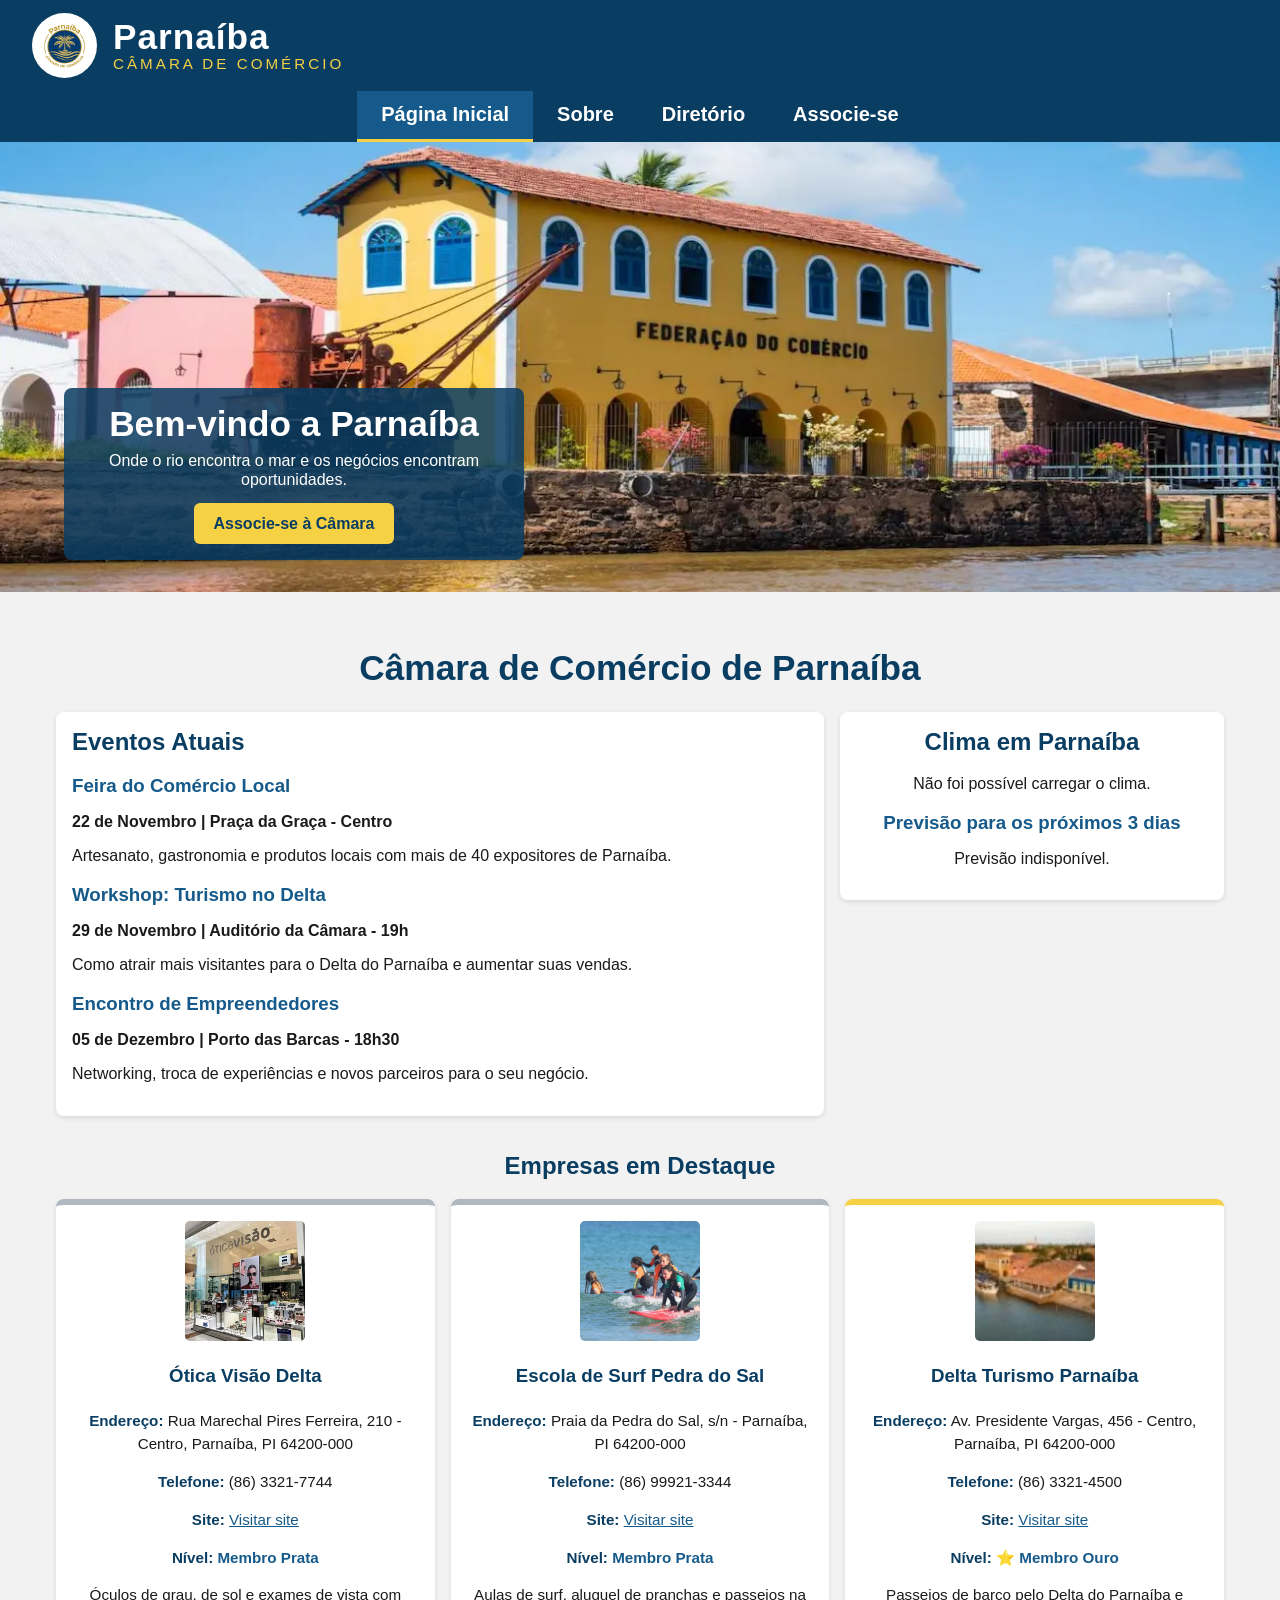
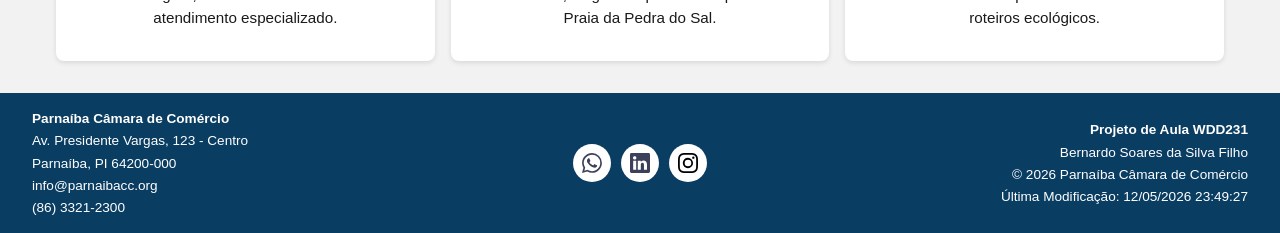
==== camara/index.html @ 4573617c "pagina inicial-camera de comercio" ====
<!DOCTYPE html>
<html lang="pt-BR">

<head>
    <meta charset="UTF-8">
    <meta name="viewport" content="width=device-width, initial-scale=1.0">
    <title>Parnaíba - Câmara de Comércio | Página Inicial</title>
    <meta name="description"
        content="Câmara de Comércio de Parnaíba, PI - Conectando empresas locais, promovendo o Delta do Parnaíba, eventos e oportunidades para o comércio da região.">
    <meta name="author" content="Bernardo Soares da Silva Filho">

    <meta property="og:title" content="Parnaíba - Câmara de Comércio | Página Inicial">
    <meta property="og:description" content="Conectando empresas, promovendo o comércio local e o Delta do Parnaíba.">
    <meta property="og:image" content="https://bernardosoares-edu.github.io/wdd231/camara/imagens/logo-camara.webp">
    <meta property="og:url" content="https://bernardosoares-edu.github.io/wdd231/camara/index.html">

    <link rel="preconnect" href="https://fonts.googleapis.com">
    <link rel="preconnect" href="https://fonts.gstatic.com" crossorigin>
    <link href="https://fonts.googleapis.com/css2?family=Roboto:wght@400;700&display=swap" rel="stylesheet">
    <link rel="icon" href="logo-camara.ico">
    <link rel="stylesheet" href="estilos/normalize.css">
    <link rel="stylesheet" href="estilos/telas-pequenas.css">
    <link rel="stylesheet" href="estilos/telas-grandes.css">

    <script src="scripts/inicio.js" defer></script>
</head>

<body>
    <header>
        <div class="logo-titulo">
            <img src="imagens/logo-camara.jpg" alt="Logo Parnaíba Câmara de Comércio" width="60" height="60">
            <div class="titulo">
                <span class="nome-cidade">Parnaíba</span>
                <span class="nome-camara">Câmara de Comércio</span>
            </div>
        </div>
        <button id="menu" aria-label="Abrir menu">☰</button>
    </header>

    <nav id="navegacao">
        <a href="index.html" class="ativo">Página Inicial</a>
        <a href="sobre.html">Sobre</a>
        <a href="diretorio.html">Diretório</a>
        <a href="associe-se.html">Associe-se</a>
    </nav>

    <!-- HERO -->
    <section class="hero">
        <img src="imagens/porto-das-barcas.webp" alt="Porto das Barcas em Parníba" width="1258" height="600"
            fetchpriority="high">
        <div class="hero-texto">
            <h1>Bem-vindo a Parnaíba</h1>
            <p>Onde o rio encontra o mar e os negócios encontram oportunidades.</p>
            <a href="associe-se.html" class="cta-btn">Associe-se à Câmara</a>
        </div>
    </section>


    <main>

        <h1>Câmara de Comércio de Parnaíba</h1>

        <!-- EVENTOS + CLIMA -->
        <div class="inicio-grid">
            <section class="eventos card">
                <h2>Eventos Atuais</h2>
                <article>
                    <h3>Feira do Comércio Local</h3>
                    <p><strong>22 de Novembro | Praça da Graça - Centro</strong></p>
                    <p>Artesanato, gastronomia e produtos locais com mais de 40 expositores de Parnaíba.</p>
                </article>
                <article>
                    <h3>Workshop: Turismo no Delta</h3>
                    <p><strong>29 de Novembro | Auditório da Câmara - 19h</strong></p>
                    <p>Como atrair mais visitantes para o Delta do Parnaíba e aumentar suas vendas.</p>
                </article>
                <article>
                    <h3>Encontro de Empreendedores</h3>
                    <p><strong>05 de Dezembro | Porto das Barcas - 18h30</strong></p>
                    <p>Networking, troca de experiências e novos parceiros para o seu negócio.</p>
                </article>
            </section>

            <section class="clima card">
                <h2>Clima em Parnaíba</h2>
                <div id="clima-atual">
                    <p>Carregando clima...</p>
                </div>
                <h3>Previsão para os próximos 3 dias</h3>
                <div id="previsao"></div>
            </section>
        </div>

        <!-- SPOTLIGHTS -->
        <section class="spotlights">
            <h2>Empresas em Destaque</h2>
            <div id="spotlights-container" class="spotlights-grid"></div>
        </section>
    </main>

    <footer>
        <div class="footer-esquerda">
            <p><strong>Parnaíba Câmara de Comércio</strong></p>
            <p>Av. Presidente Vargas, 123 - Centro</p>
            <p>Parnaíba, PI 64200-000</p>
            <p>info@parnaibacc.org</p>
            <p>(86) 3321-2300</p>
        </div>

        <div class="footer-meio">
            <div class="redes-sociais">
                <a href="https://web.whatsapp.com/" target="_blank"><img src="imagens/whatsapp.svg" width="20"
                        height="20" alt="whatsapp"></a>
                <a href="https://linkedin.com/in/bernardo-soares" target="_blank"><img src="imagens/linkedin.svg"
                        width="20" height="20" alt="LinkedIn"></a>
                <a href="https://instagram.com/bernardo8oares" target="_blank"><img src="imagens/instagram.svg"
                        width="20" height="20" alt="Instagram"></a>
            </div>
        </div>
        <div class="footer-direita">
            <p><strong>Projeto de Aula WDD231</strong></p>
            <p>Bernardo Soares da Silva Filho</p>
            <p>&copy; <span id="ano-atual"></span> Parnaíba Câmara de Comércio</p>
            <p>Última Modificação: <span id="ultima-modificacao"></span></p>
        </div>
    </footer>
</body>

</html>
---- camara/estilos/telas-pequenas.css ----
/* Parnaíba Câmara de Comércio - Telas Pequenas + Variáveis + Base */
:root {
    --azul: #0A3D62;
    --azul-claro: #155a8a;
    --dourado: #f5d143;
    --branco: #ffffff;
    --preto: #1a1a1a;
    --cinza: #f2f2f2;
}

/* ===== BASE - vale pra tudo ===== */
* {
    box-sizing: border-box;
}

body {
    margin: 0;
    font-family: Arial, Helvetica, sans-serif;
    background-color: var(--cinza);
    color: var(--preto);
}

main {
    max-width: 1200px;
    margin: 0 auto;
    padding: 1rem;
}

main h1 {
    text-align: center;
    color: var(--azul);
    font-size: 1.8rem;
}

.botoes-visualizacao {
    display: flex;
    justify-content: center;
    gap: 0.5rem;
    margin: 1rem 0;
}

.botoes-visualizacao button {
    background-color: var(--azul);
    color: var(--branco);
    border: none;
    padding: 0.6rem 1rem;
    font-size: 1rem;
    cursor: pointer;
    border-radius: 5px;
}

.botoes-visualizacao button:hover {
    background-color: var(--azul-claro);
}

/* Cartões - base / GRADE */
#cartoes {
    display: grid;
    gap: 1rem;
}

#cartoes section {
    background-color: var(--branco);
    border-radius: 8px;
    padding: 1rem;
    text-align: center;
    box-shadow: 0 2px 5px rgba(0, 0, 0, 0.1);
}

#cartoes section img {
    width: 120px;
    height: 120px;
    object-fit: cover;
    border-radius: 5px;
}

#cartoes section h2 {
    color: var(--azul);
    font-size: 1.2rem;
    margin: 0.5rem 0;
}

#cartoes .info {
    text-align: left;
    font-size: 0.95rem;
    line-height: 1.5;
}

#cartoes .info span {
    font-weight: 700;
    color: var(--azul);
}

#cartoes .info a {
    color: var(--azul-claro);
    word-break: break-all;
}

/* ===== REDES SOCIAIS ===== */
.redes-sociais {
    display: flex;
    justify-content: center;
    gap: 0.6rem;
    min-height: 38px;
    align-items: center;
}

.redes-sociais a {
    background: var(--branco);
    color: var(--azul);
    width: 38px;
    height: 38px;
    min-width: 38px;
    min-height: 38px;
    border-radius: 50%;
    display: flex;
    align-items: center;
    justify-content: center;
    text-decoration: none;
    flex-shrink: 0;
}

.redes-sociais a:hover {
    background: var(--dourado);
}

.redes-sociais img {
    width: 20px;
    height: 20px;
    min-width: 20px;
    min-height: 20px;
    aspect-ratio: 1 / 1;
    display: block;
}

/* ===== HOME - INÍCIO / CELULAR ===== */
.hero {
    position: relative;
    margin: 0 0 1rem 0;
    width: 100%;
}

.hero img {
    width: 100%;
    height: 450px;
    display: block;
    object-fit: cover;
}

.hero-texto {
    position: absolute;
    bottom: 1rem;
    left: 1rem;
    right: 1rem;
    background: rgba(10, 61, 98, 0.85);
    color: var(--branco);
    padding: 1rem;
    border-radius: 8px;
    text-align: center;
}

.hero-texto h1 {
    color: var(--branco);
    margin: 0 0 0.5rem;
    font-size: 1.6rem;
}

.hero-texto p {
    margin: 0.3rem 0;
}

.cta-btn {
    display: inline-block;
    background: var(--dourado);
    color: var(--azul);
    font-weight: 800;
    padding: 0.7rem 1.2rem;
    border-radius: 6px;
    margin-top: 0.6rem;
    text-decoration: none;
}

.inicio-grid {
    display: grid;
    grid-template-columns: 1fr;
    gap: 1rem;
}

.card {
    background: var(--branco);
    border-radius: 8px;
    padding: 1rem;
    box-shadow: 0 2px 5px rgba(0, 0, 0, 0.1);
}

.card h2 {
    color: var(--azul);
    margin-top: 0;
}

.card h3 {
    color: var(--azul-claro);
    margin-bottom: 0.2rem;
}

.clima {
    text-align: center;
}

.temp-grande {
    font-size: 2.5rem;
    font-weight: 800;
    margin: 0;
    color: var(--azul);
}

.desc-clima {
    text-transform: capitalize;
}

.dia-previsao {
    display: flex;
    justify-content: space-between;
    gap: 0.5rem;
    padding: 0.5rem 0;
    border-top: 1px solid #ddd;
    text-align: left;
}

.spotlights {
    padding: 1rem 0;
}

.spotlights h2 {
    text-align: center;
    color: var(--azul);
}

.spotlights-grid {
    display: grid;
    grid-template-columns: 1fr;
    gap: 1rem;
}

/* ===== CORRIGIDO - Imagem centralizada ===== */
.spotlight-card {
    background: var(--branco);
    border-radius: 8px;
    padding: 1rem;
    text-align: center;
    box-shadow: 0 2px 5px rgba(0, 0, 0, 0.1);
    display: flex;
    flex-direction: column;
    align-items: center;
}

.spotlight-card img {
    display: block;
    margin: 0 auto 1rem auto;
    width: 120px;
    height: 120px;
    object-fit: cover;
    border-radius: 5px;
}

.spotlight-card h3 {
    color: var(--azul);
    margin: 0.5rem 0;
    width: 100%;
}

.spotlight-card .info {
    width: 100%;
    text-align: center;
    font-size: 0.95rem;
    line-height: 1.5;
}

.spotlight-card .info span {
    font-weight: 700;
    color: var(--azul);
}

.spotlight-card .info a {
    color: var(--azul-claro);
}

.spotlight-card.ouro {
    border-top: 6px solid var(--dourado);
}

.spotlight-card.prata {
    border-top: 6px solid #b0b8c1;
}

.nivel-membro {
    font-weight: 700;
    color: var(--azul-claro);
}

/* ===== CELULAR ===== */
@media (max-width: 767px) {
    header {
        background-color: var(--azul);
        color: var(--branco);
        padding: 0.6rem 1rem;
        display: flex;
        align-items: center;
        justify-content: space-between;
    }

    .logo-titulo {
        display: flex;
        align-items: center;
        gap: 0.7rem;
    }

    .logo-titulo img {
        width: 50px;
        height: 50px;
        background: var(--branco);
        border-radius: 50%;
        padding: 3px;
        object-fit: cover;
        flex-shrink: 0;
    }

    .titulo {
        display: flex;
        flex-direction: column;
        line-height: 1.05;
    }

    .nome-cidade {
        font-size: 1.7rem;
        font-weight: 800;
        letter-spacing: 1px;
    }

    .nome-camara {
        font-size: 0.7rem;
        font-weight: 400;
        letter-spacing: 1.5px;
        text-transform: uppercase;
        color: var(--dourado);
        background-color: var(--azul);
    }

    #menu {
        display: block;
        font-size: 2rem;
        background-color: var(--azul);
        border: none;
        color: var(--branco);
        cursor: pointer;
    }

    #navegacao {
        background-color: var(--azul);
        color: var(--branco);
        display: none;
        flex-direction: column;
        text-align: center;
    }

    #navegacao.aberta {
        display: flex;
    }

    #navegacao a {
        color: var(--branco);
        text-decoration: none;
        padding: 0.8rem 1rem;
        font-size: 1.15rem;
        font-weight: 600;
        border-top: 1px solid rgba(255, 255, 255, 0.15);
    }

    #navegacao a.ativo {
        background-color: var(--azul-claro);
        border-bottom: 3px solid var(--dourado);
    }

    #navegacao a:hover,
    #navegacao a:active {
        background-color: var(--azul-claro);
        color: var(--dourado);
    }

    #cartoes.grade {
        grid-template-columns: 1fr;
    }

    #cartoes.lista {
        display: flex;
        flex-direction: column;
        gap: 0;
    }

    #cartoes.lista section {
        display: block;
        text-align: left;
        border-radius: 0;
        box-shadow: none;
        border-bottom: 1px solid #ccc;
        padding: 0.7rem 1rem;
    }

    #cartoes.lista section:nth-child(odd) {
        background-color: var(--branco);
    }

    #cartoes.lista section:nth-child(even) {
        background-color: #E8EEF2;
    }

    #cartoes.lista section img {
        display: none;
    }

    #cartoes.lista section h2 {
        margin: 0 0 0.3rem 0;
        font-size: 1.1rem;
    }

    #cartoes.lista .info p:nth-child(5) {
        display: none;
    }

    footer {
        background-color: var(--azul);
        color: var(--branco);
        display: flex;
        flex-direction: column;
        text-align: center;
        padding: 0.8rem 1rem;
        font-size: 0.85rem;
        line-height: 1.4;
        gap: 0.5rem;
        min-height: 190px;
        box-sizing: border-box;
    }

    footer p {
        margin: 0.2rem 0;
        min-height: 1.4em;
    }

    footer h3 {
        font-size: 1rem;
        margin: 0 0 0.3rem 0;
        min-height: 1.2em;
    }

    .footer-direita {
        text-align: center;
    }

    .footer-meio {
        justify-content: center;
        min-height: 32px;
    }

    footer img {
        width: 24px;
        height: 24px;
        aspect-ratio: 1 / 1;
    }
}
---- camara/estilos/telas-grandes.css ----
@media (min-width: 768px) {

    header {
        background-color: var(--azul);
        color: var(--branco);
        padding: 0.8rem 2rem;
        display: flex;
        align-items: center;
        justify-content: space-between;
    }

    .logo-titulo {
        display: flex;
        align-items: center;
        gap: 1rem;
    }

    .logo-titulo img {
        width: 65px;
        height: 65px;
        background: var(--branco);
        border-radius: 50%;
        padding: 3px;
        object-fit: cover;
    }

    .titulo {
        display: flex;
        flex-direction: column;
        line-height: 1.05;
    }

    .nome-cidade {
        font-size: 2.2rem;
        font-weight: 800;
        letter-spacing: 1px;
    }

    .nome-camara {
        font-size: 0.95rem;
        font-weight: 400;
        letter-spacing: 3px;
        text-transform: uppercase;
        color: var(--dourado);
        background-color: var(--azul);
    }

    #menu {
        display: none;
    }

    /* NAV vira linha horizontal */
    #navegacao {
        background-color: var(--azul);
        color: var(--branco);
        display: flex;
        flex-direction: row;
        justify-content: center;
    }

    #navegacao a {
        color: var(--branco);
        text-decoration: none;
        border: none;
        padding: 0.8rem 1.5rem;
        font-size: 1.25rem;
        font-weight: 600;
    }

    #navegacao a:hover {
        background: rgba(255, 255, 255, 0.15);
        color: var(--dourado);
    }

    #navegacao a.ativo {
        background-color: var(--azul-claro);
        border-bottom: 3px solid var(--dourado);
    }

    main h1 {
        font-size: 2.2rem;
    }

    /* CARTÕES - Grade = 3 colunas */
    #cartoes.grade {
        grid-template-columns: 1fr 1fr 1fr;
    }

    /* CARTÕES - Lista = tabela listrada */
    #cartoes.lista {
        display: flex;
        flex-direction: column;
        gap: 0;
    }

    #cartoes.lista section {
        display: grid;
        grid-template-columns: 1.4fr 1.8fr 1.2fr 0.6fr 0.9fr;
        align-items: center;
        gap: 1rem;
        text-align: left;
        border-radius: 0;
        box-shadow: none;
        border-bottom: 1px solid #ccc;
        padding: 0.6rem 1rem;
    }

    #cartoes.lista section:nth-child(odd) {
        background-color: var(--branco);
    }

    #cartoes.lista section:nth-child(even) {
        background-color: #E8EEF2;
    }

    #cartoes.lista section img {
        display: none;
    }

    #cartoes.lista section h2 {
        grid-column: 1;
        margin: 0;
        font-size: 1.05rem;
        color: var(--azul);
    }

    /* Faz os <p> do .info virarem colunas */
    #cartoes.lista .info {
        display: contents;
    }

    #cartoes.lista .info p {
        margin: 0;
        font-size: 0.95rem;
    }

    #cartoes.lista .info p:nth-child(1) {
        /* Endereço */
        grid-column: 2;
    }

    #cartoes.lista .info p:nth-child(2) {
        /* Telefone */
        grid-column: 3;
    }

    #cartoes.lista .info p:nth-child(4) {
        /* Nível */
        grid-column: 4;
        font-weight: 700;
        color: var(--azul);
    }

    #cartoes.lista .info p:nth-child(3) {
        /* Site */
        grid-column: 5;
    }

    #cartoes.lista .info p:nth-child(5) {
        /* Descrição */
        display: none;
    }

    /* Esconde os rótulos na lista pra ficar limpo*/
    #cartoes.lista .info span {
        display: none;
    }

    #cartoes.lista .info a {
        color: var(--azul-claro);
        font-weight: 600;
    }

    /* ===== HOME - DESKTOP ===== */
    /* Layout muda aqui: mobile = 1 coluna, desktop = colunas */
    .hero-texto {
        left: 5%;
        right: auto;
        max-width: 460px;
        bottom: 2rem;
        text-align: center;
    }

    .hero-texto h1 {
        font-size: 2.2rem;
    }

    .inicio-grid {
        grid-template-columns: 2fr 1fr;
        align-items: start;
    }

    .spotlights-grid {
        grid-template-columns: repeat(3, 1fr);
    }

    .spotlight-card {
        display: flex;
        flex-direction: column;
    }

    .spotlight-card a {
        margin-top: auto;
    }

    footer {
        background-color: var(--azul);
        color: var(--branco);
        display: grid;
        grid-template-columns: 1fr auto 1fr;
        padding: 0.8rem 2rem;
        align-items: center;
        font-size: 0.85rem;
        line-height: 1.4;
        gap: 0.5rem;
    }

    footer p {
        margin: 0.2rem 0;
    }

    footer h3 {
        font-size: 1rem;
        margin: 0 0 0.3rem 0;
    }

    .footer-direita {
        text-align: right;
    }

    .footer-meio {
        display: flex;
        align-items: center;
        justify-content: center;
    }
}
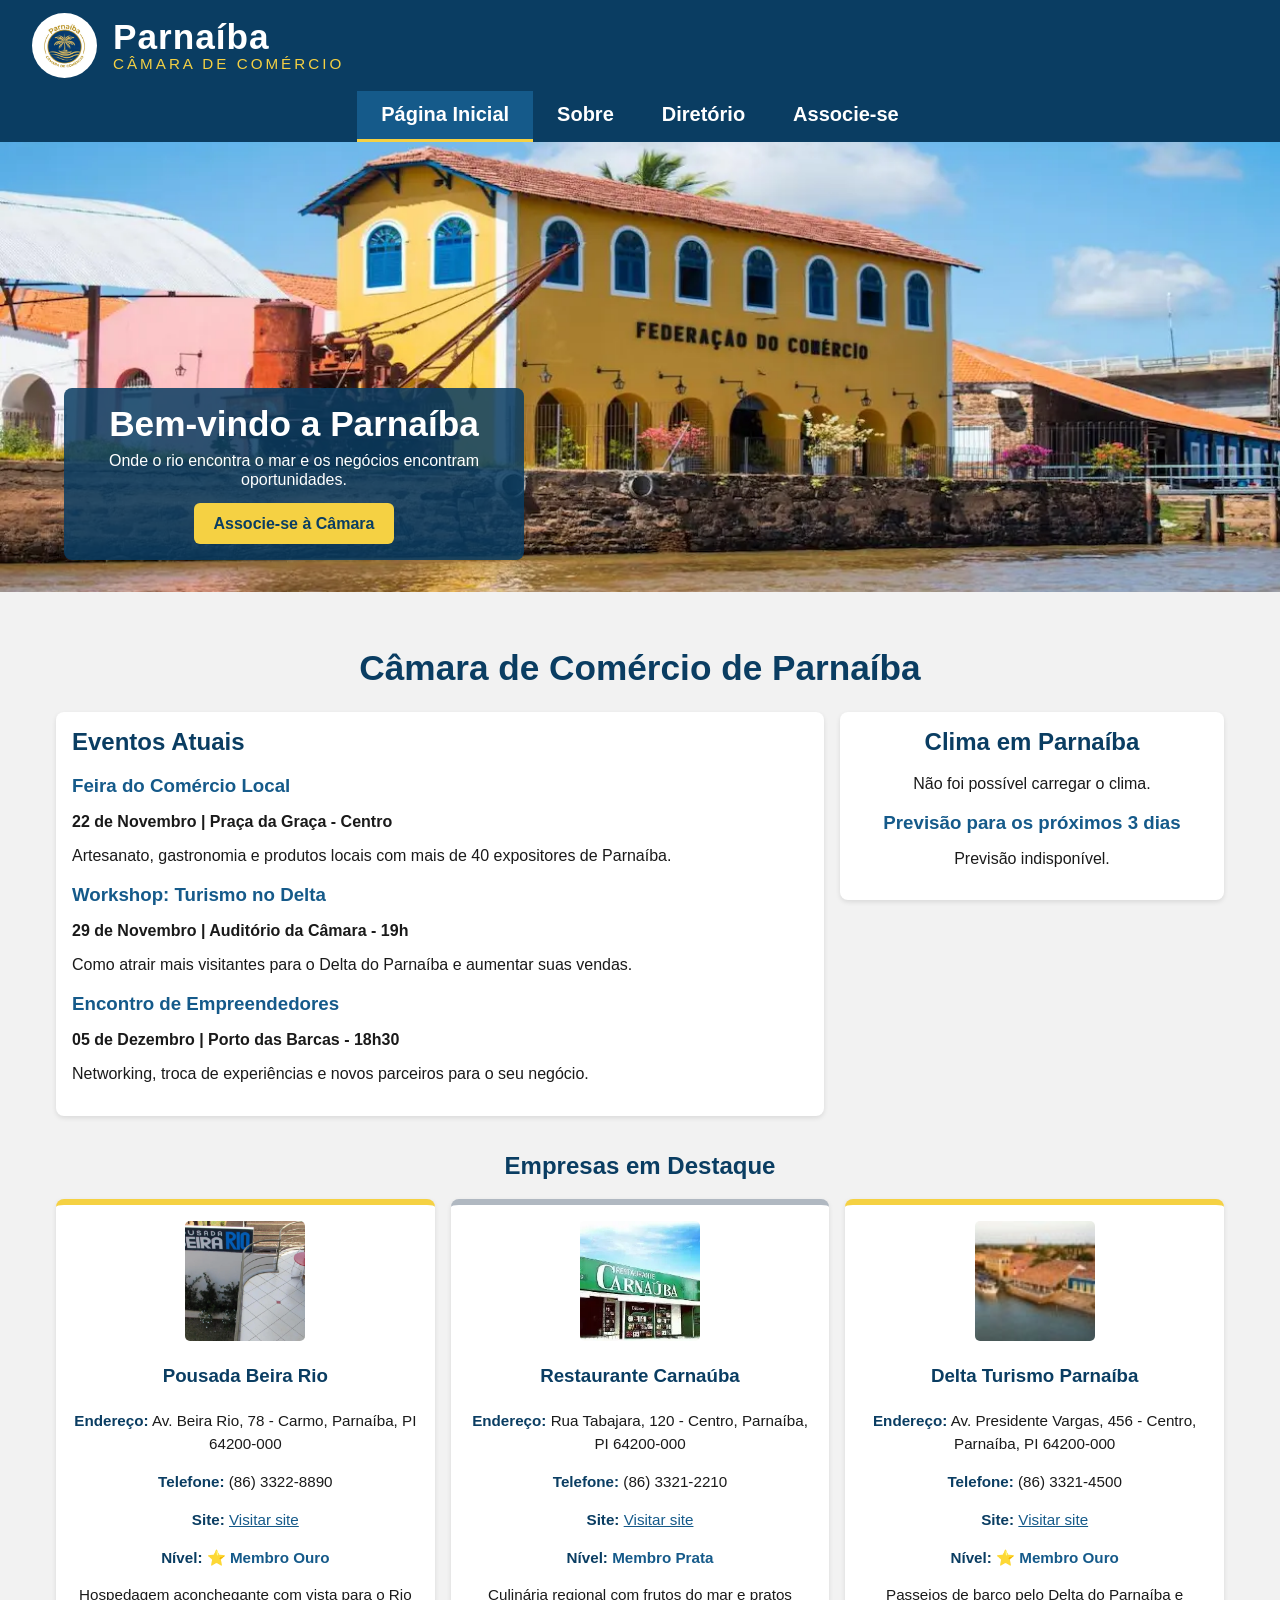
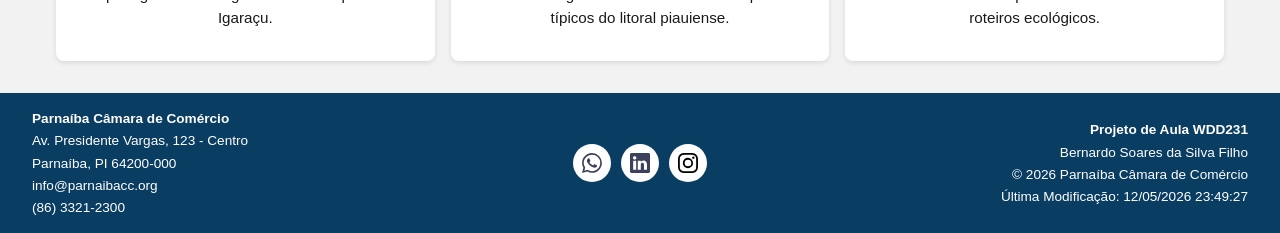
==== commit 7b9454c0: "corrigido somente um h1" ====
--- a/camara/index.html
+++ b/camara/index.html
@@ -49,7 +49,7 @@
         <img src="imagens/porto-das-barcas.webp" alt="Porto das Barcas em Parníba" width="1258" height="600"
             fetchpriority="high">
         <div class="hero-texto">
-            <h1>Bem-vindo a Parnaíba</h1>
+            <h2 class="hero-titulo">Bem-vindo a Parnaíba</h2>
             <p>Onde o rio encontra o mar e os negócios encontram oportunidades.</p>
             <a href="associe-se.html" class="cta-btn">Associe-se à Câmara</a>
         </div>
@@ -59,7 +59,7 @@
     <main>
 
         <h1>Câmara de Comércio de Parnaíba</h1>
-
+        
         <!-- EVENTOS + CLIMA -->
         <div class="inicio-grid">
             <section class="eventos card">
--- a/camara/estilos/telas-pequenas.css
+++ b/camara/estilos/telas-pequenas.css
@@ -1,4 +1,4 @@
-/* Parnaíba Câmara de Comércio - Telas Pequenas + Variáveis + Base */
+/* Parnaíba Câmara de Comércio - Variáveis + Base */
 :root {
     --azul: #0A3D62;
     --azul-claro: #155a8a;
@@ -159,7 +159,8 @@
     text-align: center;
 }
 
-.hero-texto h1 {
+.hero-texto h2,
+.hero-texto .hero-titulo {
     color: var(--branco);
     margin: 0 0 0.5rem;
     font-size: 1.6rem;
@@ -242,7 +243,6 @@
     gap: 1rem;
 }
 
-/* ===== CORRIGIDO - Imagem centralizada ===== */
 .spotlight-card {
     background: var(--branco);
     border-radius: 8px;
--- a/camara/estilos/telas-grandes.css
+++ b/camara/estilos/telas-grandes.css
@@ -135,29 +135,24 @@
     }
 
     #cartoes.lista .info p:nth-child(1) {
-        /* Endereço */
         grid-column: 2;
     }
 
     #cartoes.lista .info p:nth-child(2) {
-        /* Telefone */
         grid-column: 3;
     }
 
     #cartoes.lista .info p:nth-child(4) {
-        /* Nível */
         grid-column: 4;
         font-weight: 700;
         color: var(--azul);
     }
 
     #cartoes.lista .info p:nth-child(3) {
-        /* Site */
         grid-column: 5;
     }
 
     #cartoes.lista .info p:nth-child(5) {
-        /* Descrição */
         display: none;
     }
 
@@ -181,7 +176,7 @@
         text-align: center;
     }
 
-    .hero-texto h1 {
+    .hero-texto h2, .hero-texto .hero-titulo {
         font-size: 2.2rem;
     }
 
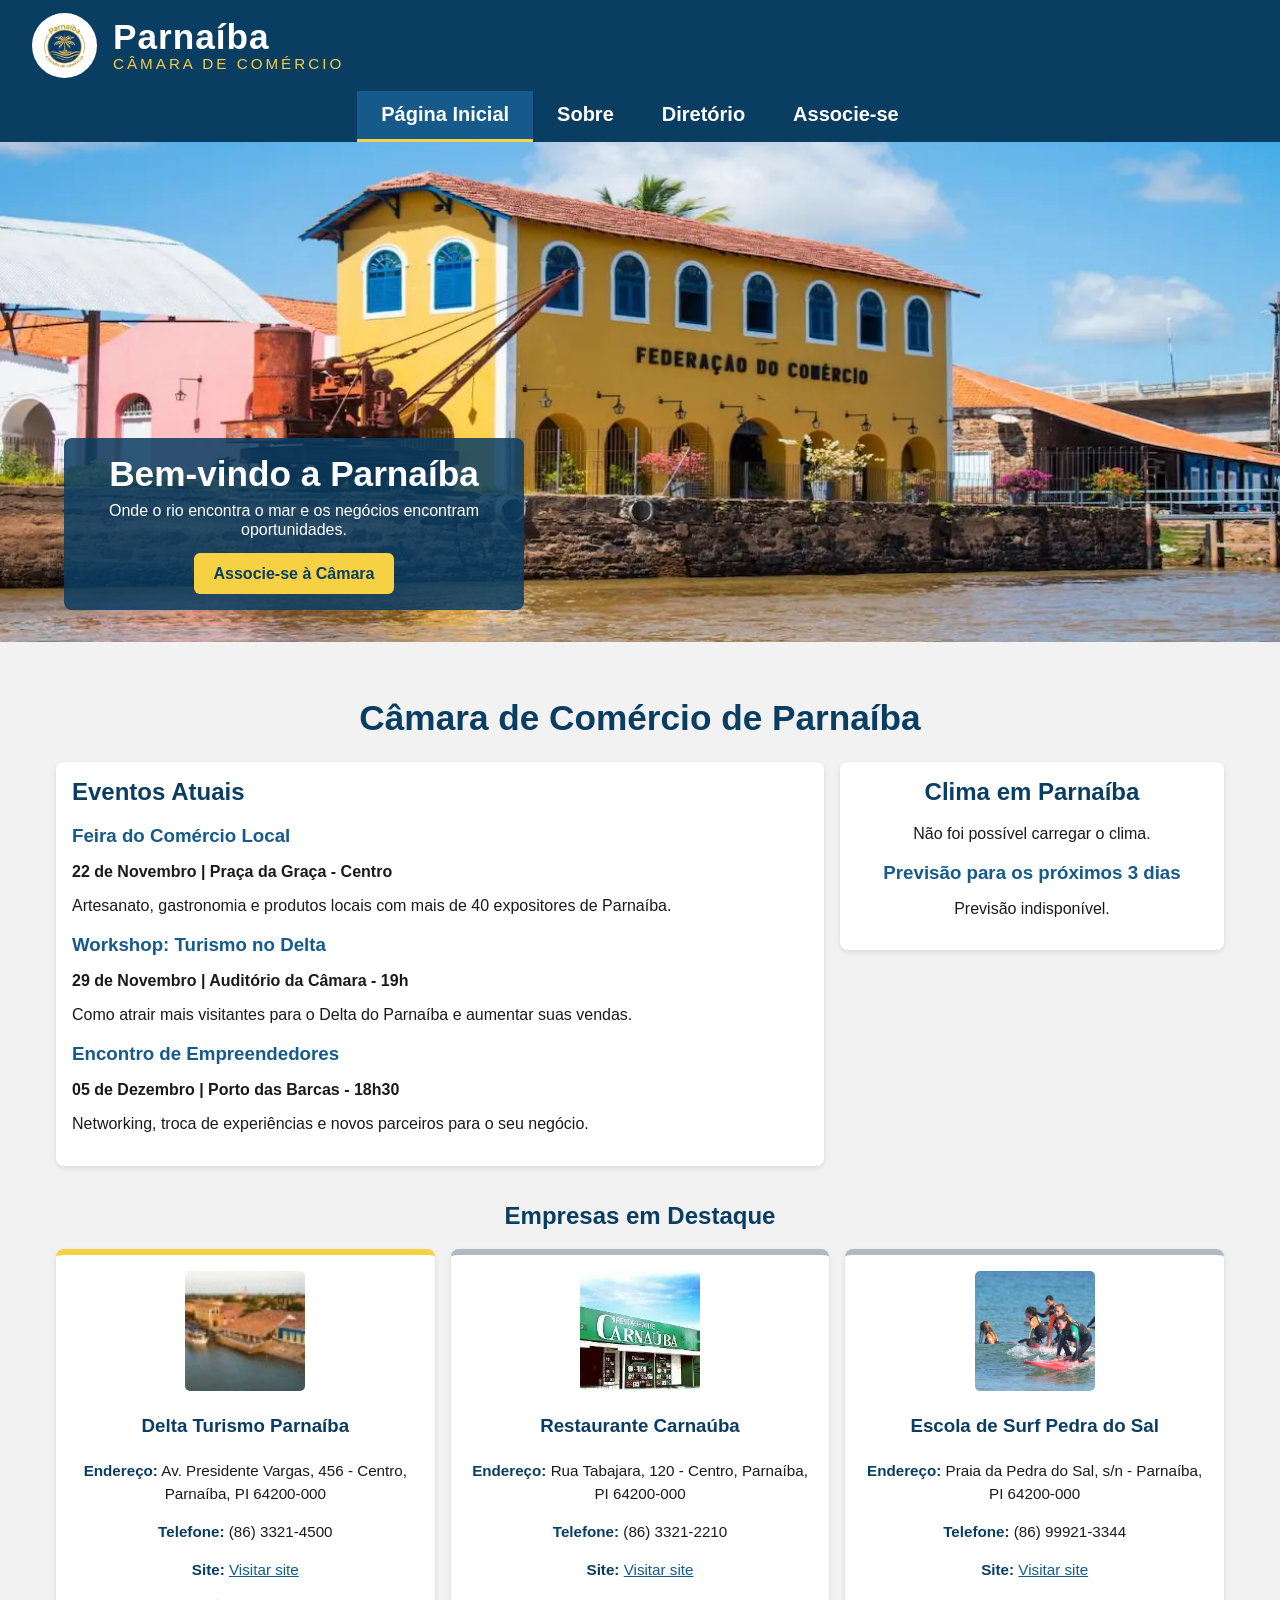
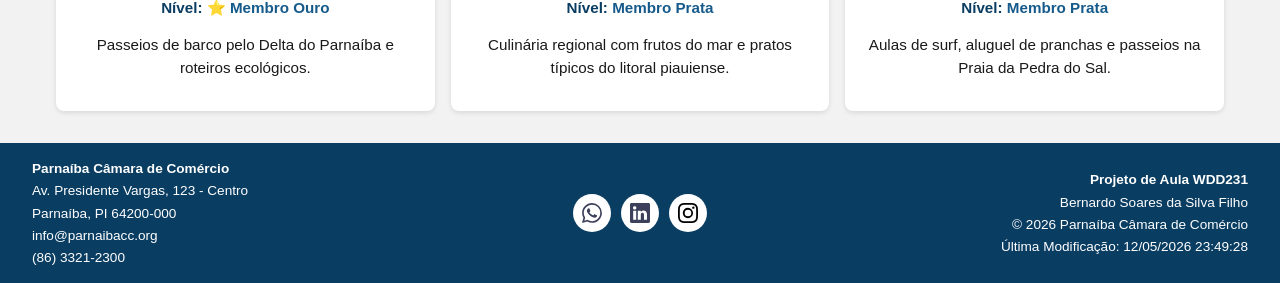
==== commit d1306d81: "correcao nome do arquivo" ====
--- a/camara/index.html
+++ b/camara/index.html
@@ -41,7 +41,7 @@
         <a href="index.html" class="ativo">Página Inicial</a>
         <a href="sobre.html">Sobre</a>
         <a href="diretorio.html">Diretório</a>
-        <a href="associe-se.html">Associe-se</a>
+        <a href="associacao.html">Associe-se</a>
     </nav>
 
     <!-- HERO -->
@@ -51,7 +51,7 @@
         <div class="hero-texto">
             <h2 class="hero-titulo">Bem-vindo a Parnaíba</h2>
             <p>Onde o rio encontra o mar e os negócios encontram oportunidades.</p>
-            <a href="associe-se.html" class="cta-btn">Associe-se à Câmara</a>
+            <a href="associacao.html" class="cta-btn">Associe-se à Câmara</a>
         </div>
     </section>
 
--- a/camara/estilos/telas-pequenas.css
+++ b/camara/estilos/telas-pequenas.css
@@ -138,11 +138,12 @@
     position: relative;
     margin: 0 0 1rem 0;
     width: 100%;
+    overflow: hidden;
 }
 
 .hero img {
     width: 100%;
-    height: 450px;
+    height: 300px;
     display: block;
     object-fit: cover;
 }
@@ -466,4 +467,133 @@
         height: 24px;
         aspect-ratio: 1 / 1;
     }
+}
+
+/* ===== ASSOCIE-SE ===== */
+.associe-se-grid {
+    display: block;
+    padding: 0 1rem;
+}
+
+.form-associe-se {
+    display: flex;
+    flex-direction: column;
+    gap: 1rem;
+    background: #fff;
+    padding: 1.5rem;
+    border-radius: 10px;
+    box-shadow: 0 2px 8px rgba(0, 0, 0, 0.1);
+}
+
+.form-associe-se label {
+    display: flex;
+    flex-direction: column;
+    gap: 0.3rem;
+    font-weight: bold;
+    text-align: left;
+}
+
+.form-associe-se input,
+.form-associe-se select,
+.form-associe-se textarea {
+    padding: 0.7rem;
+    border: 1px solid #ccc;
+    border-radius: 6px;
+    font-family: inherit;
+}
+
+.form-associe-se input[type="submit"] {
+    background: #1a4d2e;
+    color: #fff;
+    font-weight: bold;
+    cursor: pointer;
+    border: none;
+    padding: 1rem;
+}
+
+.form-associe-se input[type="submit"]:hover {
+    background: #2a6b42;
+}
+
+/* Cartões de nível */
+.niveis {
+    margin-top: 2rem;
+}
+
+.card-nivel {
+    background: #fff;
+    border-left: 8px solid #1a4d2e;
+    padding: 1.2rem;
+    border-radius: 10px;
+    margin-bottom: 1rem;
+    box-shadow: 0 2px 8px rgba(0, 0, 0, 0.1);
+    text-align: center;
+}
+
+.card-nivel button {
+    background: #1a4d2e;
+    color: #fff;
+    border: none;
+    padding: 0.7rem 1.2rem;
+    border-radius: 6px;
+    cursor: pointer;
+    font-weight: bold;
+}
+
+/* Modais */
+dialog {
+    border: none;
+    border-radius: 10px;
+    padding: 1.5rem;
+    max-width: 400px;
+    width: 90%;
+}
+
+dialog::backdrop {
+    background: rgba(0, 0, 0, 0.5);
+}
+
+dialog .fechar {
+    float: right;
+    background: none;
+    border: none;
+    cursor: pointer;
+    font-size: 1.2rem;
+}
+
+dialog ul {
+    text-align: left;
+}
+
+/* Animação na exibição inicial dos cartões */
+@keyframes subirCartao {
+    from {
+        opacity: 0;
+        transform: translateY(20px);
+    }
+
+    to {
+        opacity: 1;
+        transform: translateY(0);
+    }
+}
+
+.card-nivel {
+    animation: subirCartao 0.8s ease-out both;
+}
+
+.card-nivel.sem-fins {
+    animation-delay: 0.1s;
+}
+
+.card-nivel.bronze {
+    animation-delay: 0.25s;
+}
+
+.card-nivel.prata {
+    animation-delay: 0.4s;
+}
+
+.card-nivel.ouro {
+    animation-delay: 0.55s;
 }
--- a/camara/estilos/telas-grandes.css
+++ b/camara/estilos/telas-grandes.css
@@ -168,6 +168,11 @@
 
     /* ===== HOME - DESKTOP ===== */
     /* Layout muda aqui: mobile = 1 coluna, desktop = colunas */
+
+    .hero img {
+        height: 500px;
+    }
+
     .hero-texto {
         left: 5%;
         right: auto;
@@ -176,7 +181,8 @@
         text-align: center;
     }
 
-    .hero-texto h2, .hero-texto .hero-titulo {
+    .hero-texto h2,
+    .hero-texto .hero-titulo {
         font-size: 2.2rem;
     }
 
@@ -228,4 +234,28 @@
         align-items: center;
         justify-content: center;
     }
+
+    .associe-se-grid {
+        display: grid;
+        grid-template-columns: 1fr 1fr;
+        gap: 2rem;
+        align-items: start;
+        max-width: 1100px;
+        margin: 0 auto;
+    }
+
+    .niveis {
+        margin-top: 0;
+        display: grid;
+        grid-template-columns: 1fr 1fr;
+        gap: 1rem;
+    }
+
+    .niveis h2 {
+        grid-column: 1 / -1;
+    }
+
+    .card-nivel {
+        margin-bottom: 0;
+    }
 }
